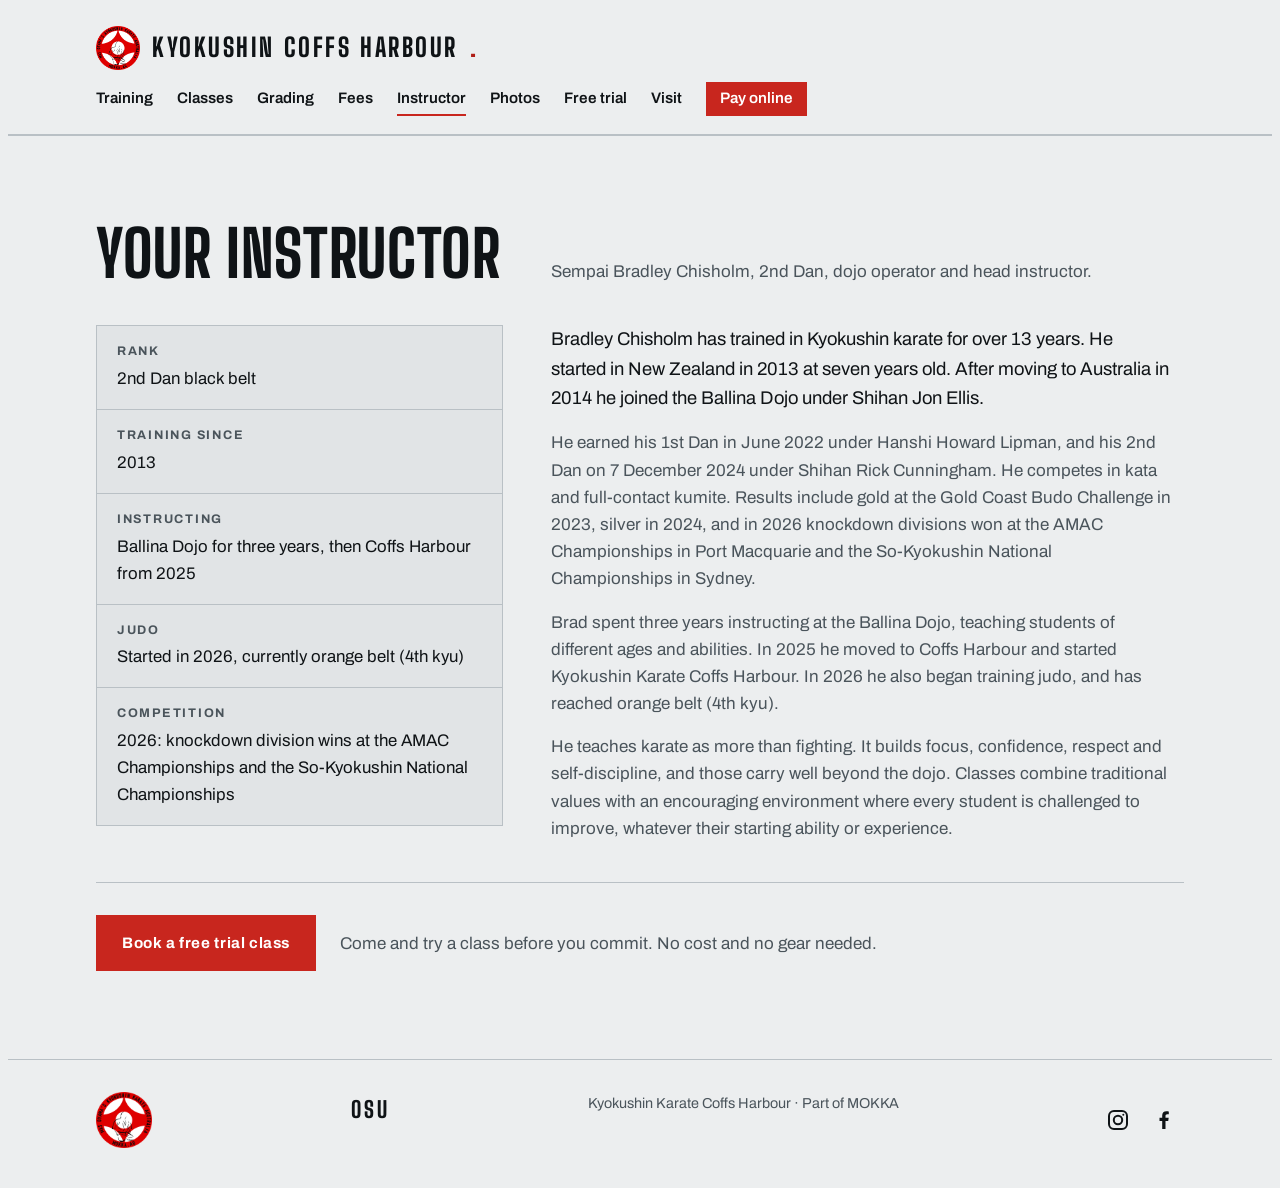
==== about.html @ 6452a05c "new website" ====
<!doctype html>
<html lang="en-AU">
<head>
<meta charset="utf-8">
<meta name="viewport" content="width=device-width, initial-scale=1, viewport-fit=cover">
<title>Your instructor | Kyokushin Karate Coffs Harbour</title>
<meta name="description" content="Meet Sempai Bradley Chisholm, 2nd Dan, head instructor at Kyokushin Karate Coffs Harbour.">
<meta name="claude:viewport-fit-sides" content="cover">
<link rel="preconnect" href="https://fonts.googleapis.com">
<link rel="preconnect" href="https://fonts.gstatic.com" crossorigin>
<link rel="stylesheet" href="https://fonts.googleapis.com/css2?family=Big+Shoulders+Display:wght@700;800&family=Archivo:wght@400;500;600;700&display=swap">
<link rel="stylesheet" href="https://fonts.googleapis.com/css2?family=Noto+Serif+JP:wght@900&text=%E6%A5%B5%E7%9C%9F&display=swap">
<link rel="icon" href="favicon.ico" sizes="any">
<link rel="icon" type="image/png" sizes="192x192" href="favicon-192.png">
<link rel="apple-touch-icon" href="apple-touch-icon.png">
<link rel="stylesheet" href="style.css">
<script src="site.js"></script>
</head>
<body>
<header class="bar">
  <div class="wrap">
    <a class="mark" href="index.html"><img src="logo-mokka.png" alt="" width="44" height="44">Kyokushin Coffs Harbour<span>.</span></a>
    <nav aria-label="Main">
      <a href="index.html#train">Training</a>
      <a href="index.html#classes">Classes</a>
      <a href="index.html#grading">Grading</a>
      <a href="index.html#fees">Fees</a>
      <a href="about.html" aria-current="page">Instructor</a>
      <a href="photos.html">Photos</a>
      <a href="index.html#trial">Free trial</a>
      <a href="index.html#visit">Visit</a>
      <a class="nav-pay" href="pay.html">Pay online</a>
    </nav>
  </div>
</header>

<main id="top">
  <section id="about">
    <div class="wrap">
      <div class="section-head">
        <h1>Your instructor</h1>
        <p>Sempai Bradley Chisholm, 2nd Dan, dojo operator and head instructor.</p>
      </div>
      <div class="about">
        <dl class="about-facts">
          <div><dt>Rank</dt><dd>2nd Dan black belt</dd></div>
          <div><dt>Training since</dt><dd>2013</dd></div>
          <div><dt>Instructing</dt><dd>Ballina Dojo for three years, then Coffs Harbour from 2025</dd></div>
          <div><dt>Judo</dt><dd>Started in 2026, currently orange belt (4th kyu)</dd></div>
          <div><dt>Competition</dt><dd>2026: knockdown division wins at the AMAC Championships and the So-Kyokushin National Championships</dd></div>
        </dl>
        <div class="about-text">
          <p>Bradley Chisholm has trained in Kyokushin karate for over 13 years. He started in New Zealand in 2013 at seven years old. After moving to Australia in 2014 he joined the Ballina Dojo under Shihan Jon Ellis.</p>
          <p>He earned his 1st Dan in June 2022 under Hanshi Howard Lipman, and his 2nd Dan on 7 December 2024 under Shihan Rick Cunningham. He competes in kata and full-contact kumite. Results include gold at the Gold Coast Budo Challenge in 2023, silver in 2024, and in 2026 knockdown divisions won at the AMAC Championships in Port Macquarie and the So-Kyokushin National Championships in Sydney.</p>
          <p>Brad spent three years instructing at the Ballina Dojo, teaching students of different ages and abilities. In 2025 he moved to Coffs Harbour and started Kyokushin Karate Coffs Harbour. In 2026 he also began training judo, and has reached orange belt (4th kyu).</p>
          <p>He teaches karate as more than fighting. It builds focus, confidence, respect and self-discipline, and those carry well beyond the dojo. Classes combine traditional values with an encouraging environment where every student is challenged to improve, whatever their starting ability or experience.</p>
        </div>
      </div>
      <div class="page-cta">
        <a class="btn primary" href="index.html#trial">Book a free trial class</a>
        <p>Come and try a class before you commit. No cost and no gear needed.</p>
      </div>
    </div>
  </section>
</main>

<footer>
  <div class="wrap">
    <a class="foot-logo" href="https://mokka.au" target="_blank" rel="noopener" aria-label="MOKKA, Mas Oyama's Kyokushin Karate Australia (mokka.au)"><img src="logo-mokka.png" alt="" width="64" height="64"></a>
    <span class="osu">Osu</span>
    <span>Kyokushin Karate Coffs Harbour &middot; Part of MOKKA</span>
    <span class="foot-social"><a class="foot-icon" href="https://www.instagram.com/mokka.coffs.harbour/" target="_blank" rel="noopener" aria-label="Instagram" title="Instagram"><svg viewBox="0 0 24 24" width="24" height="24" fill="none" stroke="currentColor" stroke-width="2" stroke-linecap="round" stroke-linejoin="round" aria-hidden="true"><rect x="3" y="3" width="18" height="18" rx="5"/><circle cx="12" cy="12" r="4.2"/><circle cx="17.3" cy="6.7" r="1" fill="currentColor" stroke="none"/></svg></a><a class="foot-icon" href="https://www.facebook.com/profile.php?id=61577713940890" target="_blank" rel="noopener" aria-label="Facebook" title="Facebook"><svg viewBox="0 0 24 24" width="24" height="24" fill="currentColor" aria-hidden="true"><path d="M13.5 21v-8h2.7l.5-3.2h-3.2V7.9c0-.9.4-1.7 1.8-1.7h1.5V3.4c-.3 0-1.3-.2-2.4-.2-2.6 0-4.2 1.5-4.2 4.3v2.3H7.5V13h2.7v8h3.3z"/></svg></a></span>
  </div>
</footer>
</body>
</html>
---- style.css ----
/* Layout: one long page. Wordmark bar, hero with an oversized kanji, then a column of ruled sections. The belt order is the one structural device because it is the real path a student follows. */
  :root {
    --bg: #ECEEEF;
    --surface: #E1E4E6;
    --fg: #0F1316;
    --muted: #4A545B;
    --rule: #B9C0C5;
    --accent: #C8261E;
    --accent-ink: #B01E17;
    --on-accent: #FFFFFF;
    --font-display: "Big Shoulders Display", "Arial Narrow", Impact, sans-serif;
    --font-body: "Archivo", system-ui, -apple-system, "Segoe UI", sans-serif;
    --font-kanji: "Noto Serif JP", "Hiragino Mincho ProN", "Yu Mincho", serif;
    --belt-white: #F7F7F5;
    --belt-orange: #E8782A;
    --belt-blue: #2F6FB5;
    --belt-yellow: #F0C419;
    --belt-green: #2E8B57;
    --belt-brown: #6B4426;
    --belt-black: #15191C;
  }
  @media (prefers-color-scheme: dark) {
    :root:not([data-theme="light"]) {
      --bg: #0E1114;
      --surface: #171B1F;
      --fg: #ECEEEF;
      --muted: #9AA4AB;
      --rule: #2B3238;
      --accent: #FF5A4D;
      --accent-ink: #FF6B5E;
      --on-accent: #0E1114;
      --belt-black: #000000;
      color-scheme: dark;
    }
  }
  :root[data-theme="dark"] {
    --bg: #0E1114;
    --surface: #171B1F;
    --fg: #ECEEEF;
    --muted: #9AA4AB;
    --rule: #2B3238;
    --accent: #FF5A4D;
    --accent-ink: #FF6B5E;
    --on-accent: #0E1114;
    --belt-black: #000000;
    color-scheme: dark;
  }

  * { box-sizing: border-box; }
  html { scroll-behavior: smooth; }
  body {
    background: var(--bg);
    color: var(--fg);
    font-family: var(--font-body);
    font-size: 17px;
    line-height: 1.6;
  }
  a { color: inherit; }
  :focus-visible { outline: 3px solid var(--accent); outline-offset: 3px; }

  .wrap {
    max-width: 1120px;
    margin-inline: auto;
    padding-left: max(16px, env(safe-area-inset-left, 0px));
    padding-right: max(16px, env(safe-area-inset-right, 0px));
  }
  .wrap > * { min-width: 0; }

  h1, h2, h3 {
    font-family: var(--font-display);
    font-weight: 800;
    line-height: 0.95;
    letter-spacing: 0.01em;
    text-transform: uppercase;
    text-wrap: balance;
    margin: 0;
  }
  p { margin: 0; max-width: 62ch; }

  /* Header */
  .bar { border-bottom: 1px solid var(--rule); }
  .bar .wrap {
    display: flex;
    flex-wrap: wrap;
    align-items: center;
    justify-content: space-between;
    gap: 12px 32px;
    padding-block: 18px;
  }
  .mark {
    font-family: var(--font-display);
    font-weight: 800;
    font-size: 1.6rem;
    letter-spacing: 0.1em;
    text-transform: uppercase;
    text-decoration: none;
    line-height: 1;
  }
  .mark span { color: var(--accent-ink); }
  nav { display: flex; flex-wrap: wrap; gap: 6px 24px; font-size: 0.95rem; font-weight: 600; }
  nav a { text-decoration: none; padding-block: 4px; border-bottom: 2px solid transparent; }
  nav a:hover { border-bottom-color: var(--accent); }

  /* Hero */
  .hero .wrap {
    display: grid;
    grid-template-columns: minmax(0, 1.15fr) minmax(0, 0.85fr);
    gap: 24px 48px;
    align-items: center;
    padding-block: clamp(40px, 7vw, 88px);
  }
  .eyebrow {
    font-size: 0.8rem;
    font-weight: 700;
    letter-spacing: 0.16em;
    text-transform: uppercase;
    color: var(--accent-ink);
    margin-bottom: 16px;
  }
  .hero h1 { font-size: clamp(3.4rem, 9vw, 7rem); }
  .hero .lede { margin-top: 24px; font-size: 1.15rem; color: var(--muted); }
  .hero .lede strong { color: var(--fg); font-weight: 600; }
  .actions { display: flex; flex-wrap: wrap; gap: 12px; margin-top: 32px; }
  .btn {
    display: inline-block;
    font-weight: 700;
    font-size: 0.95rem;
    letter-spacing: 0.04em;
    text-decoration: none;
    padding: 14px 24px;
    border: 2px solid var(--fg);
  }
  .btn.primary { background: var(--accent); border-color: var(--accent); color: var(--on-accent); }
  .btn.primary:hover { background: var(--fg); border-color: var(--fg); color: var(--bg); }
  .btn.ghost:hover { background: var(--fg); color: var(--bg); }

  .kanji {
    font-family: var(--font-kanji);
    font-weight: 900;
    font-size: clamp(9rem, 26vw, 21rem);
    line-height: 0.82;
    color: var(--fg);
    writing-mode: vertical-rl;
    text-orientation: upright;
    justify-self: center;
    letter-spacing: 0.04em;
  }
  .kanji-caption {
    grid-column: 2;
    font-size: 0.85rem;
    color: var(--muted);
    text-align: center;
    margin-top: -8px;
  }
  .kanji-caption b { color: var(--fg); font-weight: 600; }

  /* Sections */
  section { border-top: 1px solid var(--rule); }
  section > .wrap { padding-block: clamp(48px, 7vw, 88px); }
  .section-head {
    display: grid;
    grid-template-columns: minmax(0, 0.9fr) minmax(0, 1.4fr);
    gap: 16px 48px;
    margin-bottom: 40px;
    align-items: end;
  }
  .section-head h1, .section-head h2 { font-size: clamp(2.4rem, 5.5vw, 4rem); }
  .section-head p { color: var(--muted); }

  /* Training */
  .trio { display: grid; grid-template-columns: repeat(3, minmax(0, 1fr)); gap: 0; border: 1px solid var(--rule); }
  .trio article { padding: 28px; border-right: 1px solid var(--rule); }
  .trio article:last-child { border-right: 0; }
  .jp {
    font-family: var(--font-display);
    font-weight: 700;
    font-size: 0.95rem;
    letter-spacing: 0.14em;
    text-transform: uppercase;
    color: var(--accent-ink);
    margin-bottom: 10px;
  }
  .trio h3 { font-size: 2.2rem; margin-bottom: 12px; }
  .trio p { color: var(--muted); font-size: 1rem; }

  /* Classes */
  .days { display: grid; grid-template-columns: repeat(2, minmax(0, 1fr)); gap: 24px; }
  .day { background: var(--surface); padding: 28px; display: grid; gap: 10px; align-content: start; }
  .day .when { font-family: var(--font-display); font-weight: 800; font-size: 3rem; line-height: 0.9; text-transform: uppercase; }
  .day .who { font-weight: 700; color: var(--accent-ink); letter-spacing: 0.06em; text-transform: uppercase; font-size: 0.8rem; }
  .day p { color: var(--muted); font-size: 1rem; }
  .where { margin-top: 24px; color: var(--muted); }
  .where b { color: var(--fg); }

  /* Belts */
  .ladder { list-style: none; margin: 0; padding: 0; display: grid; grid-template-columns: repeat(7, minmax(0, 1fr)); gap: 8px; }
  .ladder li { display: grid; gap: 10px; align-content: start; }
  .ladder .tape { height: 18px; background: var(--c); border: 1px solid var(--rule); }
  .ladder .name { font-family: var(--font-display); font-weight: 700; font-size: 1.25rem; letter-spacing: 0.06em; text-transform: uppercase; }
  .ladder-note { margin-top: 24px; color: var(--muted); }
  .ladder-title { font-size: 2rem; margin-bottom: 20px; }
  .junior-title { margin-top: 56px; }
  .ladder.junior { grid-template-columns: repeat(7, minmax(0, 1fr)); }
  .ladder.junior .tape {
    background: linear-gradient(var(--c), var(--c)) center / 100% 8px no-repeat, var(--base, var(--belt-white));
  }
  .ladder .detail { font-size: 0.88rem; line-height: 1.4; color: var(--muted); }
  .times { list-style: none; margin: 4px 0 0; padding: 0; display: grid; gap: 0; }
  .times li { display: flex; justify-content: space-between; align-items: baseline; gap: 16px; padding: 12px 0; border-top: 1px solid var(--rule); }
  .times span { font-weight: 700; letter-spacing: 0.06em; text-transform: uppercase; font-size: 0.8rem; color: var(--muted); }
  .times b { font-family: var(--font-display); font-weight: 800; font-size: 1.6rem; line-height: 1; font-variant-numeric: tabular-nums; }

  /* Fees */
  .fees-wrap { overflow-x: auto; }
  table { width: 100%; border-collapse: collapse; min-width: 420px; }
  th, td { text-align: left; padding: 18px 20px; border-bottom: 1px solid var(--rule); }
  thead th { font-size: 0.8rem; letter-spacing: 0.14em; text-transform: uppercase; color: var(--muted); font-weight: 700; }
  tbody th { font-family: var(--font-display); font-size: 1.7rem; font-weight: 800; text-transform: uppercase; }
  td { font-family: var(--font-display); font-weight: 800; font-size: 2.4rem; line-height: 1; font-variant-numeric: tabular-nums; }
  td small { font-family: var(--font-body); font-weight: 500; font-size: 0.85rem; color: var(--muted); margin-left: 6px; }
  .fees-note { margin-top: 20px; color: var(--muted); font-size: 0.95rem; }

  .extras { margin-top: 56px; }
  .extras h3 { font-size: 2rem; margin-bottom: 20px; }
  .extras dl { margin: 0; display: grid; grid-template-columns: repeat(auto-fit, minmax(150px, 1fr)); gap: 0; border: 1px solid var(--rule); }
  .extras .item { padding: 20px; border-right: 1px solid var(--rule); border-bottom: 1px solid var(--rule); margin: -1px 0 0 -1px; display: grid; gap: 6px; align-content: start; }
  .extras dt { font-size: 0.8rem; letter-spacing: 0.14em; text-transform: uppercase; color: var(--muted); font-weight: 700; }
  .extras dd { margin: 0; font-family: var(--font-display); font-weight: 800; font-size: 2.4rem; line-height: 1; font-variant-numeric: tabular-nums; }

  /* About */
  .about { display: grid; grid-template-columns: minmax(0, 0.9fr) minmax(0, 1.4fr); gap: 32px 48px; align-items: start; }
  .about-facts { margin: 0; border: 1px solid var(--rule); background: var(--surface); }
  .about-facts div { padding: 16px 20px; border-top: 1px solid var(--rule); }
  .about-facts div:first-child { border-top: 0; }
  .about-facts dt { font-weight: 700; letter-spacing: 0.14em; text-transform: uppercase; font-size: 0.78rem; color: var(--muted); }
  .about-facts dd { margin: 4px 0 0; font-size: 1.05rem; }
  .about-text { display: grid; gap: 16px; max-width: 62ch; }
  .about-text p { margin: 0; color: var(--muted); }
  .about-text p:first-child { color: var(--fg); font-size: 1.15rem; }

  /* Photos */
  .gallery { columns: 3 280px; column-gap: 16px; }
  .gallery figure { margin: 0 0 16px; break-inside: avoid; }
  .gallery img { display: block; width: 100%; height: auto; border: 1px solid var(--rule); background: var(--surface); }
  .gallery figcaption { margin-top: 8px; font-size: 0.9rem; color: var(--muted); }

  /* Trial form */
  .trial-form { display: grid; gap: 20px; max-width: 760px; }
  .form-grid { display: grid; grid-template-columns: repeat(2, minmax(0, 1fr)); gap: 20px 24px; }
  .field { display: grid; gap: 8px; align-content: start; min-width: 0; }
  .field.wide { grid-column: 1 / -1; }
  .field label { font-weight: 700; letter-spacing: 0.1em; text-transform: uppercase; font-size: 0.78rem; color: var(--muted); }
  .field label small { text-transform: none; letter-spacing: 0; font-weight: 400; font-size: 0.85rem; }
  .field input, .field select, .field textarea {
    width: 100%;
    font: inherit;
    font-size: 1rem;
    color: var(--fg);
    background: var(--surface);
    border: 1px solid var(--rule);
    border-radius: 0;
    padding: 13px 14px;
    min-width: 0;
  }
  .field textarea { min-height: 120px; resize: vertical; }
  .field input:focus-visible, .field select:focus-visible, .field textarea:focus-visible { outline: 3px solid var(--accent); outline-offset: 1px; border-color: var(--fg); }
  .hp { position: absolute; left: -9999px; width: 1px; height: 1px; overflow: hidden; }
  .form-actions { display: flex; flex-wrap: wrap; align-items: center; gap: 16px 24px; }
  button.btn { font-family: inherit; cursor: pointer; background: transparent; color: var(--fg); }
  button.btn.primary { background: var(--accent); color: var(--on-accent); }
  button.btn:disabled { opacity: 0.6; cursor: wait; }
  .form-note { color: var(--muted); font-size: 0.9rem; }
  .form-status { min-height: 1.5em; font-weight: 600; }
  .form-status.ok { color: var(--fg); border-left: 4px solid var(--accent); padding-left: 12px; }
  .form-status.err { color: var(--accent-ink); }

  /* Visit */
  .visit { display: grid; grid-template-columns: minmax(0, 1fr) minmax(0, 1fr); gap: 32px 48px; }
  .visit h3 { font-size: 1.8rem; margin-bottom: 12px; }
  .visit p { color: var(--muted); }
  .visit ul { margin: 0; padding-left: 1.1em; color: var(--muted); display: grid; gap: 8px; }
  .visit .contact-list { list-style: none; margin: 20px 0 0; padding: 0; display: grid; gap: 0; color: var(--fg); }
  .visit .contact-list li { display: grid; grid-template-columns: 5.5rem minmax(0, 1fr); gap: 12px; padding: 14px 0; border-top: 1px solid var(--rule); }
  .visit .contact-list span { font-weight: 700; letter-spacing: 0.14em; text-transform: uppercase; font-size: 0.8rem; color: var(--muted); padding-top: 3px; }
  .visit .contact-list a { overflow-wrap: anywhere; }
  .visit .contact-list .social-links { display: flex; flex-wrap: wrap; gap: 10px; padding-top: 0; letter-spacing: 0; text-transform: none; font-size: 1rem; }
  .visit .contact-list .social-links a.icon-btn { display: inline-flex; align-items: center; justify-content: center; width: 48px; height: 48px; padding: 0; }
  .icon-btn svg, .foot-icon svg { display: block; }
  .visit .contact-list address { font-style: normal; }

  footer { border-top: 1px solid var(--rule); }
  footer .wrap { padding-block: 32px; display: flex; flex-wrap: wrap; gap: 8px 32px; justify-content: space-between; color: var(--muted); font-size: 0.9rem; }
  .foot-social { display: inline-flex; gap: 6px; align-items: center; }
  .foot-icon { display: inline-flex; align-items: center; justify-content: center; width: 40px; height: 40px; color: var(--fg); }
  .foot-icon:hover { color: var(--accent-ink); }
  footer .osu { font-family: var(--font-display); font-weight: 800; font-size: 1.4rem; letter-spacing: 0.14em; color: var(--fg); text-transform: uppercase; }

  @media (max-width: 860px) {
    .hero .wrap { grid-template-columns: minmax(0, 1fr); }
    .kanji { order: -1; justify-self: start; writing-mode: horizontal-tb; font-size: clamp(6rem, 30vw, 10rem); line-height: 1; }
    .kanji-caption { grid-column: 1; order: -1; text-align: left; margin-top: -16px; }
    .section-head { grid-template-columns: minmax(0, 1fr); }
    .trio { grid-template-columns: minmax(0, 1fr); }
    .trio article { border-right: 0; border-bottom: 1px solid var(--rule); }
    .trio article:last-child { border-bottom: 0; }
    .days { grid-template-columns: minmax(0, 1fr); }
    .ladder, .ladder.junior { grid-template-columns: repeat(2, minmax(0, 1fr)); gap: 20px 16px; }
    .visit { grid-template-columns: minmax(0, 1fr); }
    .about { grid-template-columns: minmax(0, 1fr); }
    .form-grid { grid-template-columns: minmax(0, 1fr); }
    table { min-width: 0; }
    th, td { padding: 14px 8px; }
    thead th { font-size: 0.7rem; letter-spacing: 0.06em; }
    tbody th { font-size: 1.3rem; }
    td { font-size: 1.8rem; }
    td small { display: block; margin: 4px 0 0; }
  }
  @media (prefers-reduced-motion: reduce) {
    html { scroll-behavior: auto; }
  }

  nav a[aria-current="page"] { border-bottom-color: var(--accent); }
  .page-cta { margin-top: 40px; display: flex; flex-wrap: wrap; align-items: center; gap: 16px 24px; padding-top: 32px; border-top: 1px solid var(--rule); }
  .page-cta p { margin: 0; color: var(--muted); }

  /* ---------- Motion ---------- */
  /* Hover polish. Only on devices that really hover, so phones do not get stuck states. */
  .btn, nav a, .day, .trio article, .card, .gallery img, .ladder .tape { transition: transform 0.25s ease, box-shadow 0.25s ease, background-color 0.2s ease, color 0.2s ease, border-color 0.2s ease; }
  @media (hover: hover) {
    .btn:hover { transform: translateY(-2px); box-shadow: 0 6px 16px rgba(0, 0, 0, 0.18); }
    .day:hover, .card:hover { transform: translateY(-3px); box-shadow: 0 10px 24px rgba(0, 0, 0, 0.12); }
    .trio article:hover { background: var(--surface); }
    .ladder li:hover .tape { transform: scaleY(1.5); }
  }

  /* Hero entrance, played once on load. */
  @media (prefers-reduced-motion: no-preference) {
    @keyframes rise { from { opacity: 0; transform: translateY(22px); } to { opacity: 1; transform: none; } }
    @keyframes settle { from { opacity: 0; transform: scale(0.94); } to { opacity: 1; transform: none; } }
    .hero .eyebrow { animation: rise 0.7s ease both; }
    .hero h1 { animation: rise 0.8s 0.1s ease both; }
    .hero .lede { animation: rise 0.8s 0.25s ease both; }
    .hero .actions { animation: rise 0.8s 0.4s ease both; }
    .hero .kanji { animation: settle 1s 0.2s ease both; }
    .hero .kanji-caption { animation: rise 0.8s 0.6s ease both; }
  }

  /* Scroll reveal. Elements are only hidden once site.js has run and tagged them.
     site.js skips all of this when the visitor prefers reduced motion. */
  body { overflow-x: hidden; overflow-x: clip; }
  .hero { overflow: clip; }
  .js .reveal {
    opacity: 0;
    transform: translate(var(--rx, 0), var(--ry, 24px));
    transition: opacity 0.7s ease, transform 0.8s cubic-bezier(0.2, 0.7, 0.2, 1);
  }
  .js .reveal.in { opacity: 1; transform: none; }
  /* The two class days slide in from opposite sides. */
  .days .day:nth-child(odd) { --rx: -20px; --ry: 0px; }
  .days .day:nth-child(even) { --rx: 20px; --ry: 0px; }

  @media (prefers-reduced-motion: no-preference) {
    /* Scroll progress, a thin red line across the top of the window. */
    .scroll-progress {
      position: fixed; top: 0; left: 0; right: 0; height: 3px; z-index: 90;
      background: var(--accent); transform-origin: 0 50%; transform: scaleX(0);
      pointer-events: none; opacity: 0; transition: opacity 0.3s ease;
    }

    /* Section rules draw across in red, then cool to the normal rule colour. */
    .js section.rule-draw { position: relative; border-top-color: transparent; }
    .js section.rule-draw::before {
      content: ""; position: absolute; top: -1px; left: 0; right: 0; height: 1px;
      background: var(--accent); transform: scaleX(0); transform-origin: 0 50%;
      transition: transform 1.1s cubic-bezier(0.65, 0, 0.35, 1), background-color 0.8s ease 1.1s;
    }
    .js section.rule-draw.drawn::before { transform: none; background: var(--rule); }

    /* Section headings wipe up from their baseline. */
    .js .section-head h1, .js .section-head h2 {
      clip-path: inset(-0.2em -0.2em -0.2em -0.2em);
      transition: clip-path 0.8s cubic-bezier(0.2, 0.7, 0.2, 1) 0.1s, translate 0.8s cubic-bezier(0.2, 0.7, 0.2, 1) 0.1s;
    }
    .js .section-head:not(.in) h1, .js .section-head:not(.in) h2 { clip-path: inset(100% -0.2em -0.2em -0.2em); translate: 0 0.3em; }
    .js .section-head p { transition: opacity 0.7s ease 0.35s; }
    .js .section-head:not(.in) p { opacity: 0; }

    /* Training cards: the Japanese term slides in after the card. */
    .js .trio article .jp { transition: opacity 0.6s ease 0.3s, translate 0.6s cubic-bezier(0.2, 0.7, 0.2, 1) 0.3s; }
    .js .trio article:not(.in) .jp { opacity: 0; translate: -12px 0; }

    /* Class times tick in one row at a time. */
    .js .day .times li { transition: opacity 0.5s ease, translate 0.5s ease; }
    .js .day .times li:nth-child(2) { transition-delay: 0.12s; }
    .js .day:not(.in) .times li { opacity: 0; translate: 0 8px; }

    /* Belts are tied on in order, white through to black. */
    .js .ladder .tape {
      transform-origin: 0 50%;
      transition: transform 0.25s ease, box-shadow 0.25s ease, background-color 0.2s ease, border-color 0.2s ease,
        scale 0.6s cubic-bezier(0.2, 0.7, 0.2, 1) calc(var(--i, 0) * 110ms + 150ms);
    }
    .js .ladder .name, .js .ladder .detail { transition: opacity 0.5s ease calc(var(--i, 0) * 110ms + 300ms); }
    .js .ladder:not(.in) .tape { scale: 0 1; }
    .js .ladder:not(.in) .name, .js .ladder:not(.in) .detail { opacity: 0; }

    /* Gear prices pop in one after another. */
    .js .extras .item { transition: opacity 0.5s ease, translate 0.5s cubic-bezier(0.2, 0.7, 0.2, 1); }
    .js .extras .item:nth-child(2) { transition-delay: 0.08s; }
    .js .extras .item:nth-child(3) { transition-delay: 0.16s; }
    .js .extras .item:nth-child(4) { transition-delay: 0.24s; }
    .js .extras .item:nth-child(5) { transition-delay: 0.32s; }
    .js .extras:not(.in) .item { opacity: 0; translate: 0 12px; }

    /* Instructor facts slide in row by row. */
    .js .about-facts > div { transition: opacity 0.5s ease calc(var(--i, 0) * 90ms + 150ms), translate 0.5s cubic-bezier(0.2, 0.7, 0.2, 1) calc(var(--i, 0) * 90ms + 150ms); }
    .js .about-facts:not(.in) > div { opacity: 0; translate: -14px 0; }

    /* Photos settle from a slight zoom as they appear. */
    .js .gallery img { transition: transform 0.25s ease, box-shadow 0.25s ease, scale 1.3s cubic-bezier(0.2, 0.7, 0.2, 1); }
    .js .gallery figure:not(.in) img { scale: 1.12; }

    /* "Osu" in the footer closes up like a bow. */
    footer .osu { transition: letter-spacing 1s cubic-bezier(0.2, 0.7, 0.2, 1), opacity 0.7s ease; }
    .js footer .osu.reveal { transform: none; }
    .js footer .osu:not(.in) { letter-spacing: 0.5em; }
  }
  /* Reduced-motion devices: gentle fades only. No sliding, zooming, parallax or lifting on hover.
     (Previously this switched every animation off, which is why the site looked static on many computers.) */
  @media (prefers-reduced-motion: reduce) {
    @keyframes fade { from { opacity: 0; } to { opacity: 1; } }
    .js .reveal { opacity: 0; transform: none; transition: opacity 0.9s ease; }
    .js .reveal.in { opacity: 1; }
    .hero .eyebrow, .hero h1, .hero .lede, .hero .actions, .hero .kanji, .hero .kanji-caption { animation: fade 1s ease both; }
    .hero h1 { animation-delay: 0.1s; }
    .hero .lede { animation-delay: 0.25s; }
    .hero .actions { animation-delay: 0.4s; }
    .btn, nav a, .day, .trio article, .card, .gallery img, .ladder .tape { transition: background-color 0.2s ease, color 0.2s ease, border-color 0.2s ease; }
    .btn:hover, .day:hover, .card:hover, .ladder li:hover .tape { transform: none; box-shadow: none; }
    .zoom:hover img { transform: none; }
  }

  /* Photo gallery: zoom on hover and a full-screen viewer. */
  .gallery figure { overflow: hidden; }
  .zoom { display: block; width: 100%; padding: 0; margin: 0; border: 0; background: none; cursor: zoom-in; overflow: hidden; }
  @media (hover: hover) { .zoom:hover img { transform: scale(1.04); } }
  .lb { position: fixed; inset: 0; z-index: 100; display: grid; grid-template-rows: minmax(0, 1fr) auto; place-items: center; gap: 12px; padding: 56px 16px 20px; background: rgba(5, 8, 10, 0.93); opacity: 0; visibility: hidden; transition: opacity 0.25s ease, visibility 0.25s; }
  .lb.open { opacity: 1; visibility: visible; }
  .lb img { max-width: 100%; max-height: 100%; width: auto; height: auto; object-fit: contain; border: 0; transition: opacity 0.2s ease; }
  .lb img.swap { opacity: 0; }
  .lb-cap { color: #D5DCE2; font-size: 0.95rem; text-align: center; min-height: 1.5em; }
  .lb button { position: absolute; width: 48px; height: 48px; border: 0; border-radius: 50%; background: rgba(255, 255, 255, 0.14); color: #fff; font: inherit; font-size: 1.6rem; line-height: 1; cursor: pointer; display: grid; place-items: center; }
  .lb button:hover { background: rgba(255, 255, 255, 0.28); }
  .lb-close { top: 8px; right: 8px; }
  .lb-prev { left: 8px; top: 50%; transform: translateY(-50%); }
  .lb-next { right: 8px; top: 50%; transform: translateY(-50%); }
  @media (prefers-reduced-motion: reduce) { .lb, .lb img { transition: none; } }

  /* ---------- MOKKA logo ---------- */
  .mark { display: inline-flex; align-items: center; gap: 12px; }
  .mark img { width: 44px; height: 44px; display: block; flex: none; }
  .affil { display: inline-flex; align-items: center; gap: 16px; text-decoration: none; line-height: 1.25; }
  .affil img { width: 84px; height: 84px; flex: none; display: block; }
  .affil small { display: block; margin-top: 4px; font-size: 0.78rem; letter-spacing: 0.04em; text-transform: none; font-weight: 600; color: var(--muted); }
  .foot-logo { display: inline-flex; align-items: center; }
  .foot-logo img { width: 56px; height: 56px; display: block; }
  @media (prefers-reduced-motion: no-preference) {
    @keyframes spin-in { from { opacity: 0; transform: rotate(-120deg) scale(0.7); } to { opacity: 1; transform: none; } }
    .affil img { animation: spin-in 1.3s 0.15s cubic-bezier(0.2, 0.7, 0.2, 1) both; }
    .mark img { transition: transform 0.6s cubic-bezier(0.2, 0.7, 0.2, 1); }
    .mark:hover img { transform: rotate(360deg); }
    .foot-logo img { transition: transform 0.6s cubic-bezier(0.2, 0.7, 0.2, 1); }
    .foot-logo:hover img { transform: rotate(360deg); }
  }

  /* ---------- Payments page ---------- */
  nav a.nav-pay { background: var(--accent); color: var(--on-accent); padding: 4px 14px; border-bottom: 0; }
  nav a.nav-pay:hover { background: var(--fg); color: var(--bg); }
  .plans { display: grid; grid-template-columns: repeat(2, minmax(0, 1fr)); gap: 24px; }
  .plan { background: var(--surface); padding: 28px; display: grid; gap: 10px; align-content: start; }
  .plan .who { font-weight: 700; color: var(--accent-ink); letter-spacing: 0.06em; text-transform: uppercase; font-size: 0.8rem; }
  .plan h4, .shop-item h4 { margin: 0; font-family: var(--font-display); font-weight: 800; font-size: 2rem; line-height: 0.95; text-transform: uppercase; letter-spacing: 0.01em; }
  .plan .price, .shop-item .price { font-family: var(--font-display); font-weight: 800; font-size: 4rem; line-height: 1; font-variant-numeric: tabular-nums; margin-top: 6px; }
  .plan .price small { font-family: var(--font-body); font-weight: 500; font-size: 0.9rem; color: var(--muted); margin-left: 8px; }
  .plan .detail, .shop-item .detail { color: var(--muted); font-size: 1rem; }
  .plan .btn { justify-self: start; margin-top: 10px; }
  .pay-note { margin-top: 32px; color: var(--muted); font-size: 0.95rem; }
  .shop { display: grid; grid-template-columns: repeat(auto-fit, minmax(210px, 1fr)); gap: 24px; }
  .shop-item { border: 1px solid var(--rule); padding: 24px; display: grid; gap: 8px; align-content: start; }
  .shop-item h4 { font-size: 1.6rem; }
  .shop-item .price { font-size: 2.6rem; }
  .shop-item .status { margin-top: 6px; font-size: 0.8rem; font-weight: 700; letter-spacing: 0.12em; text-transform: uppercase; color: var(--muted); }
  .shop-item .btn { justify-self: start; margin-top: 8px; }
  .page-cta a:not(.btn) { color: var(--fg); }
  @media (max-width: 860px) {
    .plans { grid-template-columns: minmax(0, 1fr); gap: 16px; }
    .plan .price { font-size: 3.4rem; }
    .affil img { width: 64px; height: 64px; }
  }
  @media (hover: hover) { .plan:hover, .shop-item:hover { transform: translateY(-3px); box-shadow: 0 10px 24px rgba(0, 0, 0, 0.12); } }
  .plan, .shop-item { transition: transform 0.25s ease, box-shadow 0.25s ease; }

  /* Reduced-motion: keep hover effects still. Placed last so it wins over the rules above. */
  @media (prefers-reduced-motion: reduce) {
    .zoom:hover img, .plan:hover, .shop-item:hover { transform: none; box-shadow: none; }
    .plan, .shop-item { transition: none; }
  }
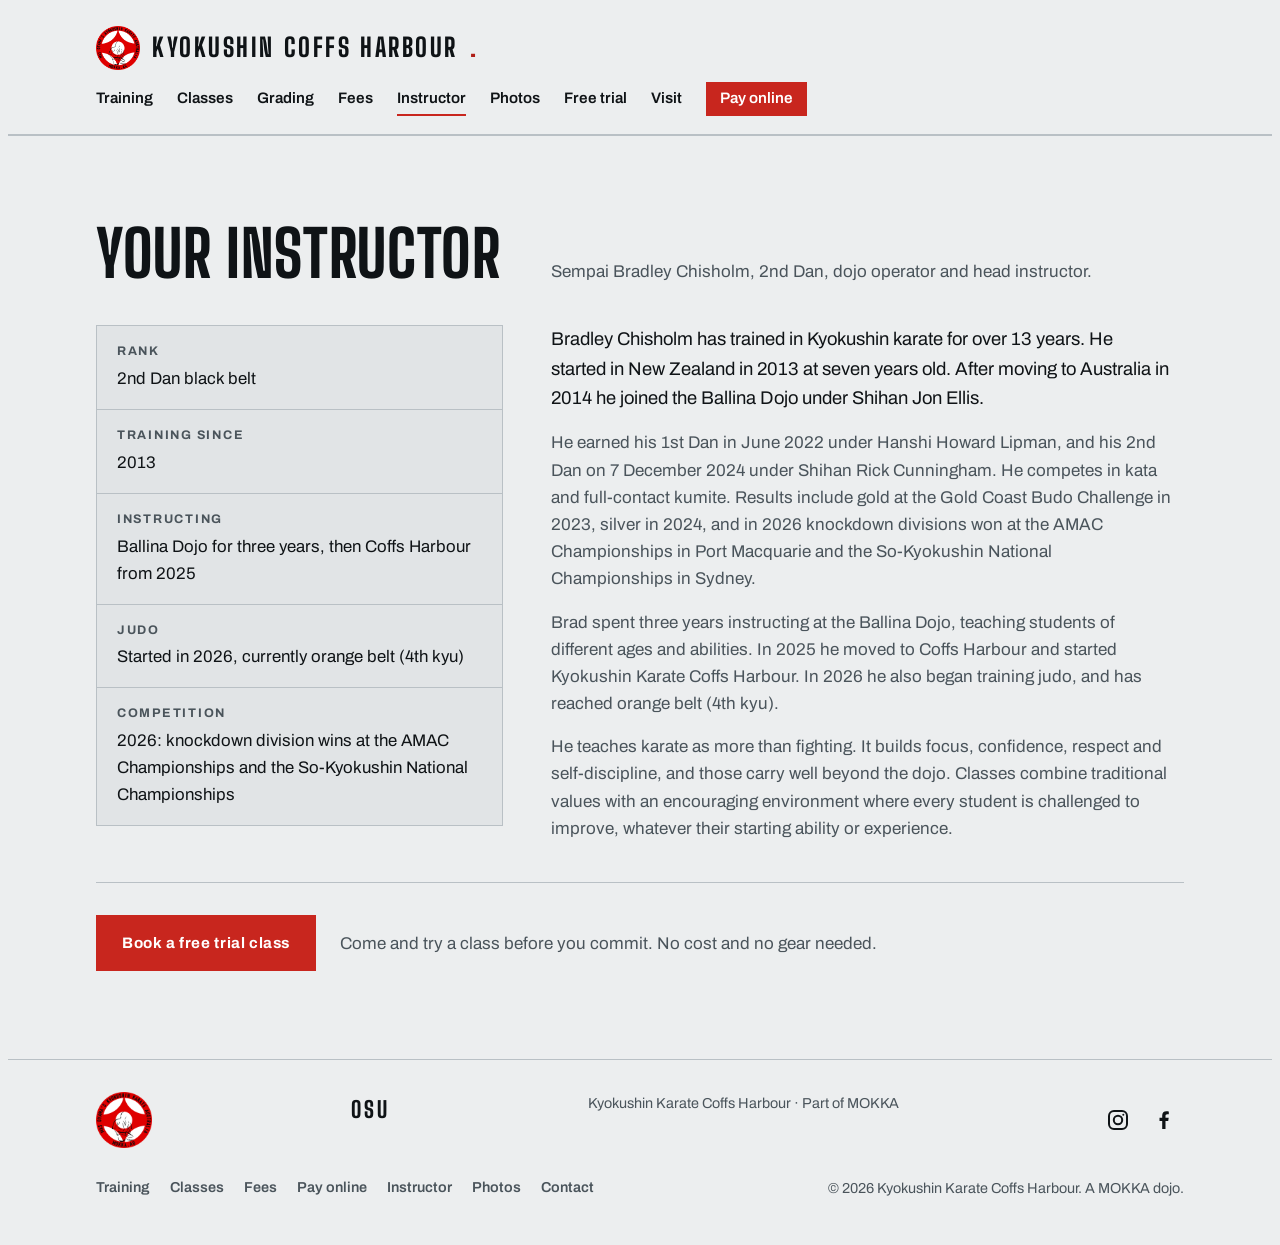
==== commit f2898a2c: "final one? Alll the stops" ====
--- a/about.html
+++ b/about.html
@@ -6,6 +6,14 @@
 <title>Your instructor | Kyokushin Karate Coffs Harbour</title>
 <meta name="description" content="Meet Sempai Bradley Chisholm, 2nd Dan, head instructor at Kyokushin Karate Coffs Harbour.">
 <meta name="claude:viewport-fit-sides" content="cover">
+<meta name="theme-color" content="#C8261E">
+<meta property="og:type" content="website">
+<meta property="og:site_name" content="Kyokushin Karate Coffs Harbour">
+<meta property="og:locale" content="en_AU">
+<meta property="og:title" content="Your instructor | Kyokushin Karate Coffs Harbour">
+<meta property="og:description" content="Meet Sempai Bradley Chisholm, 2nd Dan, head instructor at Kyokushin Karate Coffs Harbour.">
+<meta property="og:image" content="https://coffskyokushin.netlify.app/og-image.jpg">
+<meta name="twitter:card" content="summary_large_image">
 <link rel="preconnect" href="https://fonts.googleapis.com">
 <link rel="preconnect" href="https://fonts.gstatic.com" crossorigin>
 <link rel="stylesheet" href="https://fonts.googleapis.com/css2?family=Big+Shoulders+Display:wght@700;800&family=Archivo:wght@400;500;600;700&display=swap">
@@ -17,10 +25,12 @@
 <script src="site.js"></script>
 </head>
 <body>
+<a class="skip" href="#top">Skip to content</a>
 <header class="bar">
   <div class="wrap">
     <a class="mark" href="index.html"><img src="logo-mokka.png" alt="" width="44" height="44">Kyokushin Coffs Harbour<span>.</span></a>
-    <nav aria-label="Main">
+    <button class="nav-toggle" type="button" aria-expanded="false" aria-controls="site-nav" aria-label="Menu"><span></span><span></span><span></span></button>
+    <nav id="site-nav" aria-label="Main">
       <a href="index.html#train">Training</a>
       <a href="index.html#classes">Classes</a>
       <a href="index.html#grading">Grading</a>
@@ -71,6 +81,18 @@
     <span>Kyokushin Karate Coffs Harbour &middot; Part of MOKKA</span>
     <span class="foot-social"><a class="foot-icon" href="https://www.instagram.com/mokka.coffs.harbour/" target="_blank" rel="noopener" aria-label="Instagram" title="Instagram"><svg viewBox="0 0 24 24" width="24" height="24" fill="none" stroke="currentColor" stroke-width="2" stroke-linecap="round" stroke-linejoin="round" aria-hidden="true"><rect x="3" y="3" width="18" height="18" rx="5"/><circle cx="12" cy="12" r="4.2"/><circle cx="17.3" cy="6.7" r="1" fill="currentColor" stroke="none"/></svg></a><a class="foot-icon" href="https://www.facebook.com/profile.php?id=61577713940890" target="_blank" rel="noopener" aria-label="Facebook" title="Facebook"><svg viewBox="0 0 24 24" width="24" height="24" fill="currentColor" aria-hidden="true"><path d="M13.5 21v-8h2.7l.5-3.2h-3.2V7.9c0-.9.4-1.7 1.8-1.7h1.5V3.4c-.3 0-1.3-.2-2.4-.2-2.6 0-4.2 1.5-4.2 4.3v2.3H7.5V13h2.7v8h3.3z"/></svg></a></span>
   </div>
+  <div class="wrap foot-meta">
+    <nav aria-label="Footer">
+      <a href="index.html#train">Training</a>
+      <a href="index.html#classes">Classes</a>
+      <a href="index.html#fees">Fees</a>
+      <a href="pay.html">Pay online</a>
+      <a href="about.html">Instructor</a>
+      <a href="photos.html">Photos</a>
+      <a href="index.html#visit">Contact</a>
+    </nav>
+    <p>&copy; 2026 Kyokushin Karate Coffs Harbour. A MOKKA dojo.</p>
+  </div>
 </footer>
 </body>
 </html>
--- a/style.css
+++ b/style.css
@@ -505,3 +505,87 @@
     .zoom:hover img, .plan:hover, .shop-item:hover { transform: none; box-shadow: none; }
     .plan, .shop-item { transition: none; }
   }
+
+  /* ---------- Cart ---------- */
+  .buy { display: grid; gap: 10px; justify-items: start; margin-top: 10px; }
+  .buy .btn { margin-top: 0; }
+  .direct-link { font-size: 0.85rem; color: var(--muted); text-decoration: underline; text-underline-offset: 3px; }
+  .direct-link:hover { color: var(--fg); }
+  .cart-fab { position: fixed; right: 16px; bottom: calc(16px + env(safe-area-inset-bottom, 0px)); z-index: 60; display: inline-flex; align-items: center; gap: 10px; min-height: 52px; padding: 0 20px; border: 0; border-radius: 999px; background: var(--accent); color: var(--on-accent); font: inherit; font-weight: 700; cursor: pointer; box-shadow: 0 8px 24px rgba(0, 0, 0, 0.28); }
+  .cart-fab:hover { background: var(--fg); color: var(--bg); }
+  .cart-count { min-width: 24px; height: 24px; padding: 0 7px; border-radius: 999px; background: var(--on-accent); color: var(--accent); display: inline-grid; place-items: center; font-size: 0.85rem; font-variant-numeric: tabular-nums; }
+  .cart-count[hidden] { display: none; }
+  .cart-scrim { position: fixed; inset: 0; z-index: 70; background: rgba(0, 0, 0, 0.45); }
+  .cart-scrim[hidden], .cart[hidden] { display: none; }
+  .cart { position: fixed; top: 0; right: 0; bottom: 0; z-index: 80; width: min(420px, 100vw); background: var(--bg); color: var(--fg); border-left: 1px solid var(--rule); display: flex; flex-direction: column; box-shadow: -12px 0 40px rgba(0, 0, 0, 0.25); }
+  .cart-head { display: flex; align-items: center; justify-content: space-between; padding: 20px 24px; border-bottom: 1px solid var(--rule); }
+  .cart-head h2 { margin: 0; font-size: 2rem; }
+  .cart-close { width: 44px; height: 44px; border: 0; background: transparent; color: var(--fg); font-size: 2rem; line-height: 1; cursor: pointer; }
+  .cart-list { list-style: none; margin: 0; padding: 0 24px; overflow-y: auto; flex: 1 1 auto; }
+  .cart-list li { display: grid; grid-template-columns: minmax(0, 1fr) auto; gap: 8px 16px; padding: 16px 0; border-bottom: 1px solid var(--rule); align-items: center; }
+  .ci-name { font-weight: 600; grid-column: 1 / -1; }
+  .ci-qty { display: inline-flex; align-items: center; gap: 4px; }
+  .ci-qty button { width: 40px; height: 40px; border: 1px solid var(--rule); background: transparent; color: var(--fg); font: inherit; font-size: 1.2rem; cursor: pointer; }
+  .ci-qty button:hover { background: var(--fg); color: var(--bg); }
+  .ci-qty span { min-width: 34px; text-align: center; font-variant-numeric: tabular-nums; font-weight: 700; }
+  .ci-price { font-weight: 700; text-align: right; font-variant-numeric: tabular-nums; }
+  .ci-remove { grid-column: 1 / -1; justify-self: start; border: 0; background: transparent; color: var(--muted); font: inherit; font-size: 0.85rem; text-decoration: underline; cursor: pointer; padding: 0; }
+  .cart-empty { padding: 24px; color: var(--muted); }
+  .cart-empty[hidden] { display: none; }
+  .cart-foot { padding: 20px 24px calc(20px + env(safe-area-inset-bottom, 0px)); border-top: 1px solid var(--rule); display: grid; gap: 12px; }
+  .cart-total { display: flex; justify-content: space-between; align-items: baseline; margin: 0; font-size: 1.1rem; }
+  .cart-total strong { font-family: var(--font-display); font-size: 2.4rem; font-weight: 800; }
+  .cart-error { margin: 0; color: var(--accent-ink); font-size: 0.95rem; }
+  .cart-error[hidden] { display: none; }
+  .cart-small { margin: 0; color: var(--muted); font-size: 0.8rem; }
+  .cart-foot .btn { width: 100%; justify-content: center; text-align: center; }
+  html.cart-open { overflow: hidden; }
+  .pay-banner { max-width: 1100px; margin: 24px auto 0; padding: 16px 20px; border: 1px solid var(--rule); background: var(--surface); font-weight: 600; width: calc(100% - 32px); }
+  .pay-banner.ok { border-color: var(--accent); }
+  .pay-banner[hidden] { display: none; }
+
+  /* ---------- Map ---------- */
+  .visit .contact-list address a { text-decoration: underline; text-underline-offset: 3px; }
+  .map-block { margin-top: 56px; }
+  .map-block h3 { font-size: 1.8rem; margin-bottom: 16px; }
+  .map-frame { position: relative; border: 1px solid var(--rule); background: var(--surface); aspect-ratio: 16 / 7; min-height: 280px; }
+  .map-frame iframe { position: absolute; inset: 0; width: 100%; height: 100%; border: 0; }
+  .map-actions { display: flex; flex-wrap: wrap; gap: 12px; margin: 16px 0 0; }
+  .map-note { margin: 12px 0 0; color: var(--muted); font-size: 0.95rem; }
+  @media (max-width: 860px) { .map-frame { aspect-ratio: 4 / 5; } }
+  @media (prefers-reduced-motion: no-preference) { .cart { animation: cart-in 0.25s ease both; } @keyframes cart-in { from { transform: translateX(40px); opacity: 0; } to { transform: none; opacity: 1; } } }
+
+  /* ---------- Cart button sits above the "Powered by Netlify" badge ---------- */
+  .cart-fab { bottom: calc(88px + env(safe-area-inset-bottom, 0px)); }
+  .cart-foot { padding-bottom: calc(84px + env(safe-area-inset-bottom, 0px)); }
+
+  /* ---------- Skip link, footer links ---------- */
+  .skip { position: absolute; left: 16px; top: -64px; z-index: 100; background: var(--fg); color: var(--bg); padding: 12px 18px; font-weight: 700; text-decoration: none; transition: top 0.15s ease; }
+  .skip:focus { top: 12px; }
+  .foot-meta { display: flex; flex-wrap: wrap; align-items: center; justify-content: space-between; gap: 12px 32px; padding-top: 0; border-top: 0; font-size: 0.9rem; color: var(--muted); }
+  .foot-meta nav { display: flex; flex-wrap: wrap; gap: 6px 20px; font-size: 0.9rem; font-weight: 600; }
+  .foot-meta p { margin: 0; max-width: none; }
+  footer .wrap + .wrap { padding-top: 0; margin-top: -8px; }
+
+  /* ---------- Mobile menu ---------- */
+  .nav-toggle { display: none; }
+  @media (max-width: 860px) {
+    .js-nav .bar .wrap { flex-wrap: wrap; gap: 8px 16px; padding-block: 12px; }
+    .js-nav .mark { font-size: 1.15rem; letter-spacing: 0.08em; }
+    .js-nav .mark img { width: 38px; height: 38px; }
+    .js-nav .nav-toggle { display: inline-flex; flex-direction: column; justify-content: center; gap: 5px; width: 48px; height: 48px; padding: 0 12px; margin-left: auto; border: 1px solid var(--rule); background: transparent; color: var(--fg); cursor: pointer; }
+    .js-nav .nav-toggle span { display: block; height: 2px; background: currentColor; transition: transform 0.2s ease, opacity 0.2s ease; }
+    .js-nav .nav-toggle[aria-expanded="true"] span:nth-child(1) { transform: translateY(7px) rotate(45deg); }
+    .js-nav .nav-toggle[aria-expanded="true"] span:nth-child(2) { opacity: 0; }
+    .js-nav .nav-toggle[aria-expanded="true"] span:nth-child(3) { transform: translateY(-7px) rotate(-45deg); }
+    .js-nav .bar nav { display: none; flex-basis: 100%; flex-direction: column; gap: 0; padding-bottom: 8px; }
+    .js-nav .bar nav.open { display: flex; }
+    .js-nav .bar nav a { padding: 14px 4px; border-bottom: 1px solid var(--rule); font-size: 1.05rem; }
+    .js-nav .bar nav a.nav-pay { margin-top: 12px; text-align: center; border-bottom: 0; padding: 14px; }
+  }
+  @media (max-width: 860px) {
+    .js-nav .bar .wrap { flex-wrap: wrap; align-items: center; }
+    .js-nav .mark { flex: 1 1 0; min-width: 0; line-height: 1.1; }
+    .js-nav .mark span { display: none; }
+    .js-nav .nav-toggle { flex: none; }
+  }
